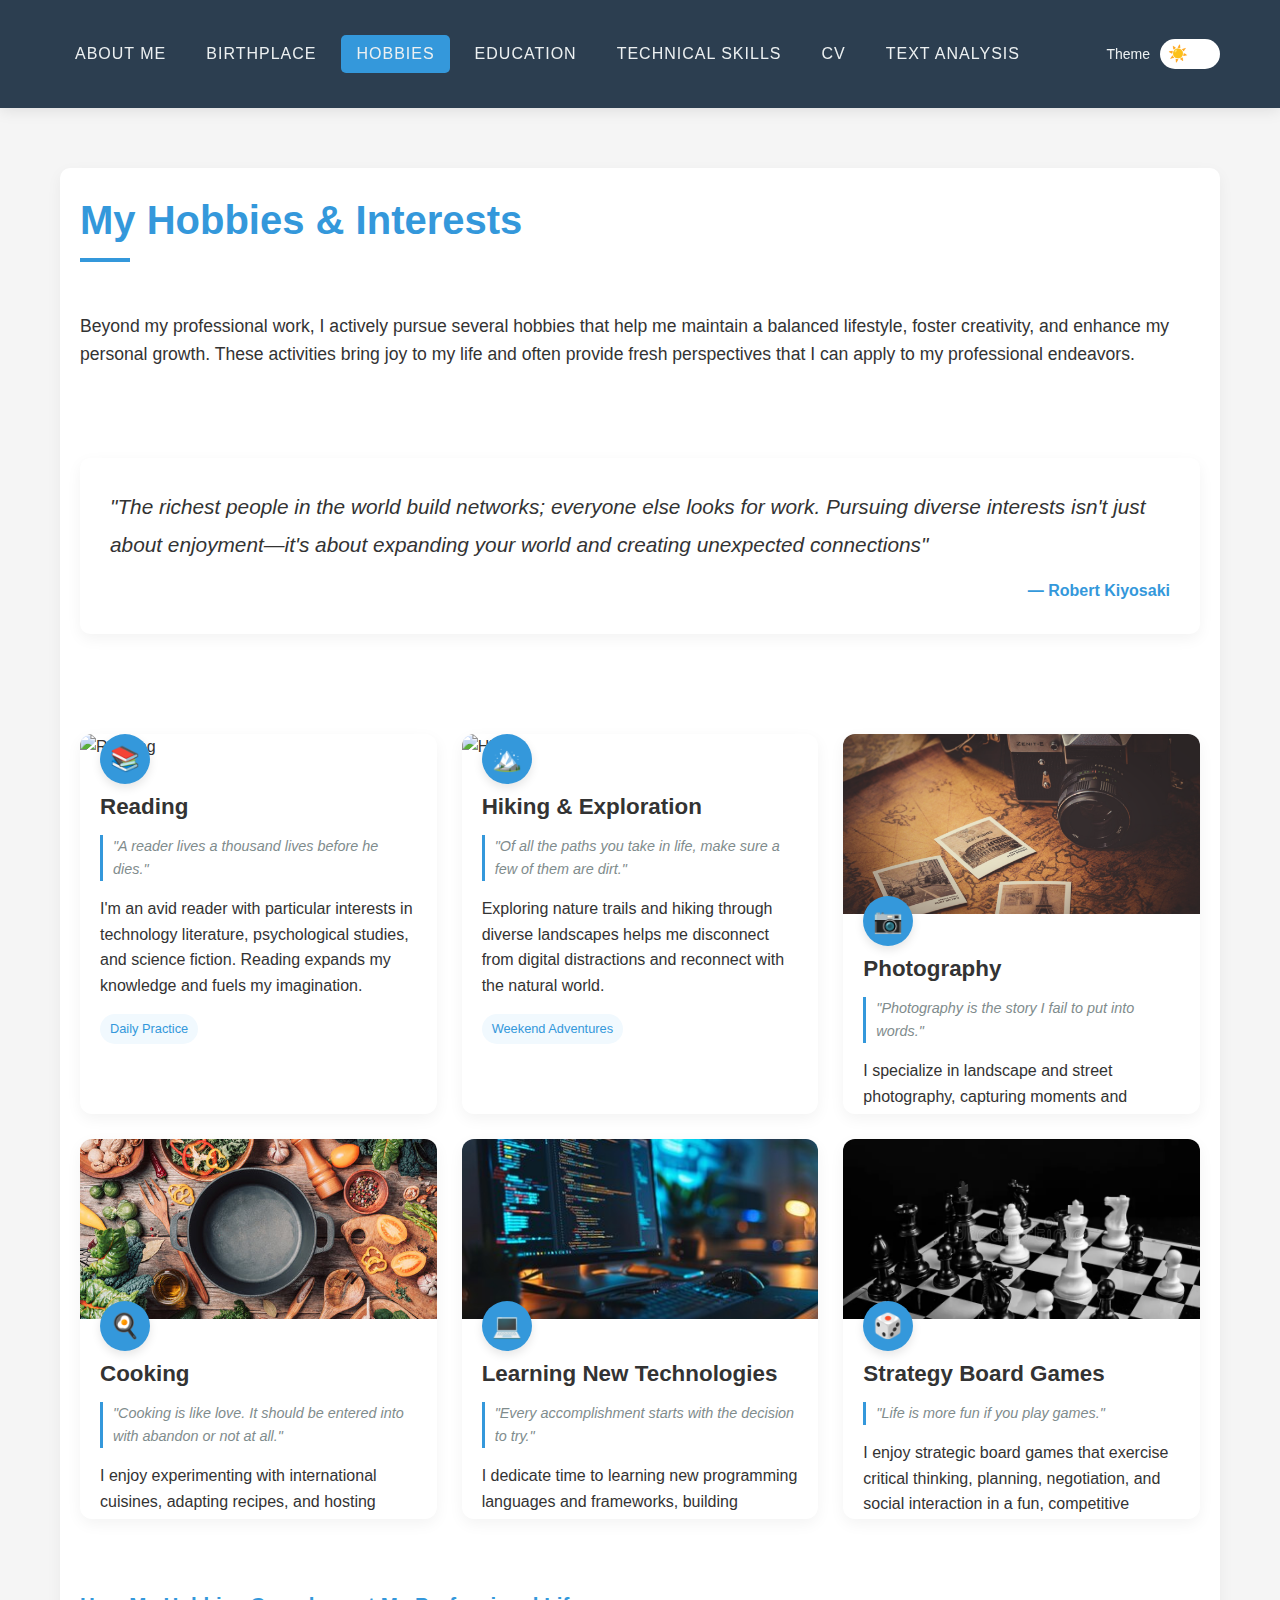
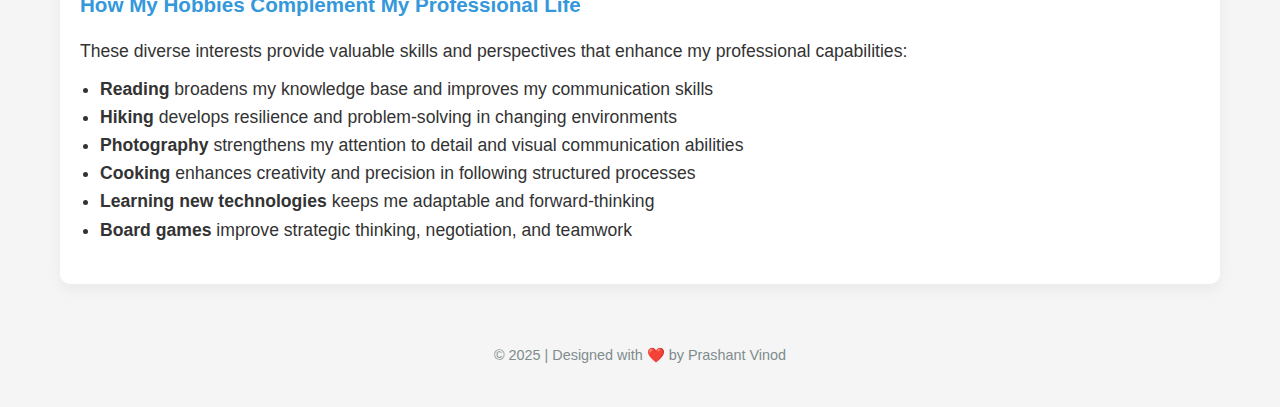
==== html/hobbies.html @ 43bb133e "First Commit" ====
<!DOCTYPE html>
<html lang="en" data-theme="light">
<head>
    <meta charset="UTF-8">
    <meta name="viewport" content="width=device-width, initial-scale=1.0">
    <title>My Hobbies</title>
    <link rel="stylesheet" href="../css/styles.css">
    <style>
        .hobby-grid {
            display: grid;
            grid-template-columns: repeat(auto-fill, minmax(300px, 1fr));
            gap: 25px;
            margin-top: 30px;
        }
        
        .hobby-card {
            background-color: var(--bg-secondary);
            border-radius: 12px;
            overflow: hidden;
            box-shadow: var(--card-shadow);
            transition: all 0.3s ease;
            position: relative;
            height: 380px;
        }
        
        .hobby-card:hover {
            transform: translateY(-10px);
            box-shadow: 0 15px 30px rgba(0, 0, 0, 0.15);
        }
        
        .hobby-image {
            width: 100%;
            height: 180px;
            object-fit: cover;
            transition: all 0.5s ease;
        }
        
        .hobby-card:hover .hobby-image {
            transform: scale(1.05);
        }
        
        .hobby-content {
            padding: 20px;
            position: relative;
        }
        
        .hobby-icon {
            position: absolute;
            top: -25px;
            left: 20px;
            width: 50px;
            height: 50px;
            background-color: var(--accent-primary);
            border-radius: 50%;
            display: flex;
            justify-content: center;
            align-items: center;
            color: white;
            font-size: 24px;
            box-shadow: 0 4px 10px rgba(0, 0, 0, 0.1);
        }
        
        .hobby-title {
            font-size: 1.4rem;
            font-weight: 600;
            margin-top: 10px;
            margin-bottom: 10px;
            color: var(--text-primary);
        }
        
        .hobby-quote {
            font-style: italic;
            color: var(--text-secondary);
            margin-bottom: 15px;
            font-size: 0.9rem;
            padding-left: 10px;
            border-left: 3px solid var(--accent-primary);
        }
        
        .hobby-description {
            color: var(--text-primary);
            line-height: 1.6;
        }
        
        .hobby-frequency {
            display: inline-block;
            padding: 5px 10px;
            background-color: var(--hover-bg);
            border-radius: 20px;
            font-size: 0.8rem;
            margin-top: 15px;
            color: var(--accent-primary);
        }
        
        .quote-section {
            background-color: var(--bg-secondary);
            padding: 30px;
            border-radius: 10px;
            margin: 40px 0;
            position: relative;
            box-shadow: var(--card-shadow);
        }
        
        .quote-mark {
            font-size: 5rem;
            position: absolute;
            top: -20px;
            left: 20px;
            color: var(--accent-primary);
            opacity: 0.3;
        }
        
        .quote-text {
            font-size: 1.3rem;
            font-style: italic;
            margin-bottom: 15px;
            position: relative;
            z-index: 1;
            line-height: 1.8;
            color: var(--text-primary);
        }
        
        .quote-author {
            font-weight: 600;
            text-align: right;
            color: var(--accent-primary);
        }
    </style>
</head>
<body>
    <!-- Navigation -->
    <div class="nav-container">
        <div class="container">
            <div class="nav-wrapper">
                <div class="nav-buttons">
                    <a href="about.html"><button class="nav-button">About Me</button></a>
                    <a href="birthplace.html"><button class="nav-button">Birthplace</button></a>
                    <a href="hobbies.html"><button class="nav-button active">Hobbies</button></a>
                    <a href="education.html"><button class="nav-button">Education</button></a>
                    <a href="technical-skills.html"><button class="nav-button">Technical Skills</button></a>
                    <a href="cv.html"><button class="nav-button">CV</button></a>
                    <a href="text-analysis.html"><button class="nav-button">Text Analysis</button></a>
                </div>
                
                <div class="theme-toggle">
                    <span class="theme-toggle-label">Theme</span>
                    <label class="theme-switch">
                        <input type="checkbox" id="theme-toggle">
                        <span class="slider">
                            <span class="sun">☀️</span>
                            <span class="moon">🌙</span>
                        </span>
                    </label>
                </div>
            </div>
        </div>
    </div>

    <div class="container">
        <!-- Hobbies Section -->
        <div class="content-section">
            <div class="profile-section">
                <h1>My Hobbies & Interests</h1>
                <p class="about-text">
                    Beyond my professional work, I actively pursue several hobbies that help me maintain a balanced lifestyle, foster creativity, and enhance my personal growth. These activities bring joy to my life and often provide fresh perspectives that I can apply to my professional endeavors.
                </p>
                
                <div class="quote-section">
     
                    <p class="quote-text">
                        "The richest people in the world build networks; everyone else looks for work. Pursuing diverse interests isn't just about enjoyment—it's about expanding your world and creating unexpected connections"
                        
                    </p>
                   
                    <p class="quote-author">— Robert Kiyosaki</p>
                </div>
                
                <div class="hobby-grid">
                    <!-- Reading -->
                    <div class="hobby-card">
                        <img src="../assets/reading.png" alt="Reading" class="hobby-image" onerror="this.onerror=null; this.src='https://via.placeholder.com/400x200?text=Reading'">
                        <div class="hobby-content">
                            <div class="hobby-icon">📚</div>
                            <h3 class="hobby-title">Reading</h3>
                            <p class="hobby-quote">"A reader lives a thousand lives before he dies."</p>
                            <p class="hobby-description">
                                I'm an avid reader with particular interests in technology literature, psychological studies, and science fiction. Reading expands my knowledge and fuels my imagination.
                            </p>
                            <div class="hobby-frequency">Daily Practice</div>
                        </div>
                    </div>
                    
                    <!-- Hiking -->
                    <div class="hobby-card">
                        <img src="../assets/hiking.png" alt="Hiking" class="hobby-image" onerror="this.onerror=null; this.src='https://via.placeholder.com/400x200?text=Hiking'">
                        <div class="hobby-content">
                            <div class="hobby-icon">🏔️</div>
                            <h3 class="hobby-title">Hiking & Exploration</h3>
                            <p class="hobby-quote">"Of all the paths you take in life, make sure a few of them are dirt."</p>
                            <p class="hobby-description">
                                Exploring nature trails and hiking through diverse landscapes helps me disconnect from digital distractions and reconnect with the natural world.
                            </p>
                            <div class="hobby-frequency">Weekend Adventures</div>
                        </div>
                    </div>
                    
                    <!-- Photography -->
                    <div class="hobby-card">
                        <img src="../assets/photography.png" alt="Photography" class="hobby-image" onerror="this.onerror=null; this.src='https://via.placeholder.com/400x200?text=Photography'">
                        <div class="hobby-content">
                            <div class="hobby-icon">📷</div>
                            <h3 class="hobby-title">Photography</h3>
                            <p class="hobby-quote">"Photography is the story I fail to put into words."</p>
                            <p class="hobby-description">
                                I specialize in landscape and street photography, capturing moments and perspectives that tell stories about places and people.
                            </p>
                            <div class="hobby-frequency">Weekly Practice</div>
                        </div>
                    </div>
                    
                    <!-- Cooking -->
                    <div class="hobby-card">
                        <img src="../assets/cooking.png" alt="Cooking" class="hobby-image" onerror="this.onerror=null; this.src='https://via.placeholder.com/400x200?text=Cooking'">
                        <div class="hobby-content">
                            <div class="hobby-icon">🍳</div>
                            <h3 class="hobby-title">Cooking</h3>
                            <p class="hobby-quote">"Cooking is like love. It should be entered into with abandon or not at all."</p>
                            <p class="hobby-description">
                                I enjoy experimenting with international cuisines, adapting recipes, and hosting dinners where food becomes a medium for cultural exchange.
                            </p>
                            <div class="hobby-frequency">Several Times Weekly</div>
                        </div>
                    </div>
                    
                    <!-- Learning Programming -->
                    <div class="hobby-card">
                        <img src="../assets/coding.png" alt="Learning Programming" class="hobby-image" onerror="this.onerror=null; this.src='https://via.placeholder.com/400x200?text=Programming'">
                        <div class="hobby-content">
                            <div class="hobby-icon">💻</div>
                            <h3 class="hobby-title">Learning New Technologies</h3>
                            <p class="hobby-quote">"Every accomplishment starts with the decision to try."</p>
                            <p class="hobby-description">
                                I dedicate time to learning new programming languages and frameworks, building personal projects that expand my technical repertoire.
                            </p>
                            <div class="hobby-frequency">Several Hours Weekly</div>
                        </div>
                    </div>
                    
                    <!-- Board Games -->
                    <div class="hobby-card">
                        <img src="../assets/boardgames.png" alt="Board Games" class="hobby-image" onerror="this.onerror=null; this.src='https://via.placeholder.com/400x200?text=Board+Games'">
                        <div class="hobby-content">
                            <div class="hobby-icon">🎲</div>
                            <h3 class="hobby-title">Strategy Board Games</h3>
                            <p class="hobby-quote">"Life is more fun if you play games."</p>
                            <p class="hobby-description">
                                I enjoy strategic board games that exercise critical thinking, planning, negotiation, and social interaction in a fun, competitive setting.
                            </p>
                            <div class="hobby-frequency">Monthly Game Nights</div>
                        </div>
                    </div>
                </div>
                
                <div class="about-text" style="margin-top: 40px;">
                    <h3 style="color: var(--accent-primary); margin-bottom: 15px;">How My Hobbies Complement My Professional Life</h3>
                    <p>
                        These diverse interests provide valuable skills and perspectives that enhance my professional capabilities:
                    </p>
                    <ul style="margin-left: 20px; margin-top: 10px;">
                        <li><strong>Reading</strong> broadens my knowledge base and improves my communication skills</li>
                        <li><strong>Hiking</strong> develops resilience and problem-solving in changing environments</li>
                        <li><strong>Photography</strong> strengthens my attention to detail and visual communication abilities</li>
                        <li><strong>Cooking</strong> enhances creativity and precision in following structured processes</li>
                        <li><strong>Learning new technologies</strong> keeps me adaptable and forward-thinking</li>
                        <li><strong>Board games</strong> improve strategic thinking, negotiation, and teamwork</li>
                    </ul>
                </div>
            </div>
        </div>

        <footer>
            <p>© 2025 | Designed with ❤️ by Prashant Vinod</p>
        </footer>
    </div>

    <script src="../js/script.js"></script>
    <script src="../js/analytics.js"></script>
    <script src="../js/text-analysis.js"></script>
</body>
</html>
---- css/styles.css ----
/* About Me CSS */
:root {
    --bg-primary: #f5f5f5;
    --bg-secondary: #ffffff;
    --text-primary: #333333;
    --text-secondary: #7f8c8d;
    --accent-primary: #3498db;
    --accent-secondary: #2c3e50;
    --hover-bg: #f1f9fe;
    --card-shadow: 0 5px 15px rgba(0, 0, 0, 0.05);
    --border-color: #d6eaf8;
    --nav-bg: #2c3e50;
    --nav-text: #ecf0f1;
}

[data-theme="dark"] {
    --bg-primary: #222831;
    --bg-secondary: #393e46;
    --text-primary: #eeeeee;
    --text-secondary: #aaaaaa;
    --accent-primary: #00adb5;
    --accent-secondary: #00fff5;
    --hover-bg: #32363d;
    --card-shadow: 0 5px 15px rgba(0, 0, 0, 0.2);
    --border-color: #444;
    --nav-bg: #121212;
    --nav-text: #eeeeee;
}

* {
    margin: 0;
    padding: 0;
    box-sizing: border-box;
    font-family: 'Segoe UI', Tahoma, Geneva, Verdana, sans-serif;
}

body {
    background-color: var(--bg-primary);
    color: var(--text-primary);
    line-height: 1.6;
    transition: all 0.3s ease;
}

.container {
    max-width: 1200px;
    margin: 0 auto;
    padding: 20px;
}

/* Navigation */
.nav-container {
    background-color: var(--nav-bg);
    padding: 15px 0;
    box-shadow: 0 2px 15px rgba(0, 0, 0, 0.1);
    position: sticky;
    top: 0;
    z-index: 100;
    transition: all 0.3s ease;
}

.nav-wrapper {
    display: flex;
    justify-content: space-between;
    align-items: center;
}

.nav-buttons {
    display: flex;
    justify-content: center;
    gap: 10px;
    flex-wrap: wrap;
}

.nav-button {
    background-color: transparent;
    border: none;
    color: var(--nav-text);
    font-size: 16px;
    padding: 10px 15px;
    cursor: pointer;
    transition: all 0.3s ease;
    border-radius: 5px;
    text-transform: uppercase;
    font-weight: 500;
    letter-spacing: 1px;
}

.nav-button:hover {
    background-color: var(--accent-primary);
    transform: translateY(-3px);
}

.nav-button.active {
    background-color: var(--accent-primary);
}

/* Theme Toggle */
.theme-toggle {
    display: flex;
    align-items: center;
    gap: 10px;
}

.theme-toggle-label {
    color: var(--nav-text);
    font-size: 14px;
    font-weight: 500;
}

.theme-switch {
    position: relative;
    display: inline-block;
    width: 60px;
    height: 30px;
}

.theme-switch input {
    opacity: 0;
    width: 0;
    height: 0;
}

.slider {
    position: absolute;
    cursor: pointer;
    top: 0;
    left: 0;
    right: 0;
    bottom: 0;
    background-color: var(--bg-secondary);
    transition: .4s;
    border-radius: 30px;
}

.slider:before {
    position: absolute;
    content: "";
    height: 22px;
    width: 22px;
    left: 4px;
    bottom: 4px;
    background-color: white;
    transition: .4s;
    border-radius: 50%;
}

input:checked + .slider {
    background-color: var(--accent-primary);
}

input:checked + .slider:before {
    transform: translateX(30px);
    background-color: var(--nav-bg);
}

.slider .sun,
.slider .moon {
    position: absolute;
    top: 50%;
    transform: translateY(-50%);
    font-size: 16px;
    transition: .4s;
}

.slider .sun {
    left: 8px;
}

.slider .moon {
    right: 8px;
    opacity: 0;
}

input:checked + .slider .sun {
    opacity: 0;
}

input:checked + .slider .moon {
    opacity: 1;
}

/* Profile Section */
.profile-section {
    display: flex;
    flex-wrap: wrap;
    gap: 30px;
    margin: 40px 0;
    padding: 20px;
    background-color: var(--bg-secondary);
    border-radius: 10px;
    box-shadow: var(--card-shadow);
    transition: all 0.3s ease;
}

.profile-text {
    flex: 1;
    min-width: 300px;
}

.profile-image {
    flex: 0 0 300px;
    display: flex;
    justify-content: center;
    align-items: center;
}

.profile-image img {
    width: 100%;
    max-width: 300px;
    height: auto;
    border-radius: 10px;
    border: 5px solid var(--accent-primary);
    padding: 5px;
    transition: transform 0.3s ease;
    box-shadow: var(--card-shadow);
}

.profile-image img:hover {
    transform: scale(1.02);
}

h1 {
    font-size: 2.5rem;
    margin-bottom: 20px;
    color: var(--accent-primary);
    position: relative;
    padding-bottom: 10px;
    transition: all 0.3s ease;
}

h1::after {
    content: '';
    position: absolute;
    left: 0;
    bottom: 0;
    width: 50px;
    height: 4px;
    background-color: var(--accent-primary);
    transition: all 0.3s ease;
}

.about-text {
    margin-bottom: 20px;
    font-size: 1.1rem;
}

/* Interests Section */
.interests-section {
    margin: 40px 0;
    padding: 20px;
    background-color: var(--bg-secondary);
    border-radius: 10px;
    box-shadow: var(--card-shadow);
    transition: all 0.3s ease;
}

.interests-list {
    display: flex;
    flex-wrap: wrap;
    gap: 15px;
    margin-top: 20px;
}

.interest-item {
    background-color: var(--hover-bg);
    padding: 10px 20px;
    border-radius: 20px;
    font-weight: 500;
    color: var(--accent-primary);
    border: 1px solid var(--border-color);
    transition: all 0.3s ease;
}

.interest-item:hover {
    background-color: var(--accent-primary);
    color: var(--nav-text);
    transform: translateY(-3px);
}

/* Contact Section */
.contact-section {
    margin: 40px 0;
    padding: 20px;
    background-color: var(--bg-secondary);
    border-radius: 10px;
    box-shadow: var(--card-shadow);
    transition: all 0.3s ease;
}

.contact-links {
    display: flex;
    gap: 20px;
    margin-top: 20px;
    flex-wrap: wrap;
}

.contact-link {
    display: flex;
    align-items: center;
    gap: 10px;
    text-decoration: none;
    color: var(--text-primary);
    transition: all 0.3s ease;
    padding: 10px;
    border-radius: 5px;
}

.contact-link:hover {
    background-color: var(--hover-bg);
    transform: translateY(-3px);
    color: var(--accent-primary);
}

.contact-icon {
    font-size: 24px;
    width: 40px;
    height: 40px;
    display: flex;
    align-items: center;
    justify-content: center;
    background-color: var(--hover-bg);
    border-radius: 50%;
    color: var(--accent-primary);
    transition: all 0.3s ease;
}

.contact-label {
    font-weight: 500;
}

/* Footer */
footer {
    text-align: center;
    padding: 20px 0;
    margin-top: 40px;
    color: var(--text-secondary);
    font-size: 0.9rem;
    transition: all 0.3s ease;
}

/* Content Sections */
.content-section {
    display: block;
    animation: fadeIn 0.5s ease;
}

@keyframes fadeIn {
    from {
        opacity: 0;
        transform: translateY(20px);
    }
    to {
        opacity: 1;
        transform: translateY(0);
    }
}

/* Birthplace Gallery */
.birthplace-gallery {
    display: grid;
    grid-template-columns: repeat(2, 1fr);
    gap: 20px;
    margin-top: 30px;
}

.gallery-item {
    display: flex;
    flex-direction: column;
    background-color: var(--bg-secondary);
    border-radius: 10px;
    overflow: hidden;
    box-shadow: var(--card-shadow);
    transition: all 0.3s ease;
}

.gallery-item:hover {
    transform: translateY(-5px);
    box-shadow: 0 10px 25px rgba(0, 0, 0, 0.1);
}

.gallery-image {
    width: 100%;
    height: 250px;
    object-fit: cover;
    transition: all 0.3s ease;
}

.gallery-content {
    padding: 20px;
}

.gallery-title {
    font-size: 1.3rem;
    font-weight: 600;
    margin-bottom: 10px;
    color: var(--accent-primary);
}

/* CV Download Button */
.download-btn {
    display: inline-block;
    background-color: var(--accent-primary);
    color: white;
    padding: 10px 20px;
    text-decoration: none;
    border-radius: 5px;
    font-weight: 500;
    transition: all 0.3s ease;
}

.download-btn:hover {
    background-color: var(--accent-secondary);
    transform: translateY(-3px);
}

/* Text Analysis Section */
.text-analysis-section {
    margin: 40px 0;
    padding: 20px;
    background-color: var(--bg-secondary);
    border-radius: 10px;
    box-shadow: var(--card-shadow);
}

.text-input {
    width: 100%;
    padding: 15px;
    margin-bottom: 20px;
    border: 1px solid var(--border-color);
    border-radius: 5px;
    background-color: var(--bg-primary);
    color: var(--text-primary);
    font-size: 1rem;
    transition: all 0.3s ease;
    resize: vertical;
    min-height: 150px;
}

.text-input:focus {
    outline: none;
    border-color: var(--accent-primary);
    box-shadow: 0 0 5px rgba(52, 152, 219, 0.5);
}

.analysis-buttons {
    display: flex;
    gap: 15px;
    flex-wrap: wrap;
    margin-bottom: 20px;
}

.analysis-button {
    background-color: var(--accent-primary);
    color: white;
    border: none;
    padding: 10px 20px;
    border-radius: 5px;
    cursor: pointer;
    font-weight: 500;
    transition: all 0.3s ease;
}

.analysis-button:hover {
    background-color: var(--accent-secondary);
    transform: translateY(-3px);
}

.results-container {
    background-color: var(--hover-bg);
    padding: 20px;
    border-radius: 5px;
    margin-top: 20px;
}

.result-item {
    margin-bottom: 15px;
    padding-bottom: 15px;
    border-bottom: 1px solid var(--border-color);
}

.result-title {
    font-weight: 600;
    margin-bottom: 5px;
    color: var(--accent-primary);
}

/* Responsive */
@media (max-width: 768px) {
    .nav-wrapper {
        flex-direction: column;
        gap: 15px;
    }
    
    .nav-buttons {
        flex-direction: row;
        overflow-x: auto;
        padding: 10px;
        justify-content: flex-start;
        width: 100%;
    }
    
    .profile-section {
        flex-direction: column-reverse;
    }
    
    .profile-image {
        margin: 0 auto;
    }
    
    .birthplace-gallery {
        grid-template-columns: 1fr;
    }
    
    .contact-links {
        flex-direction: column;
    }
}
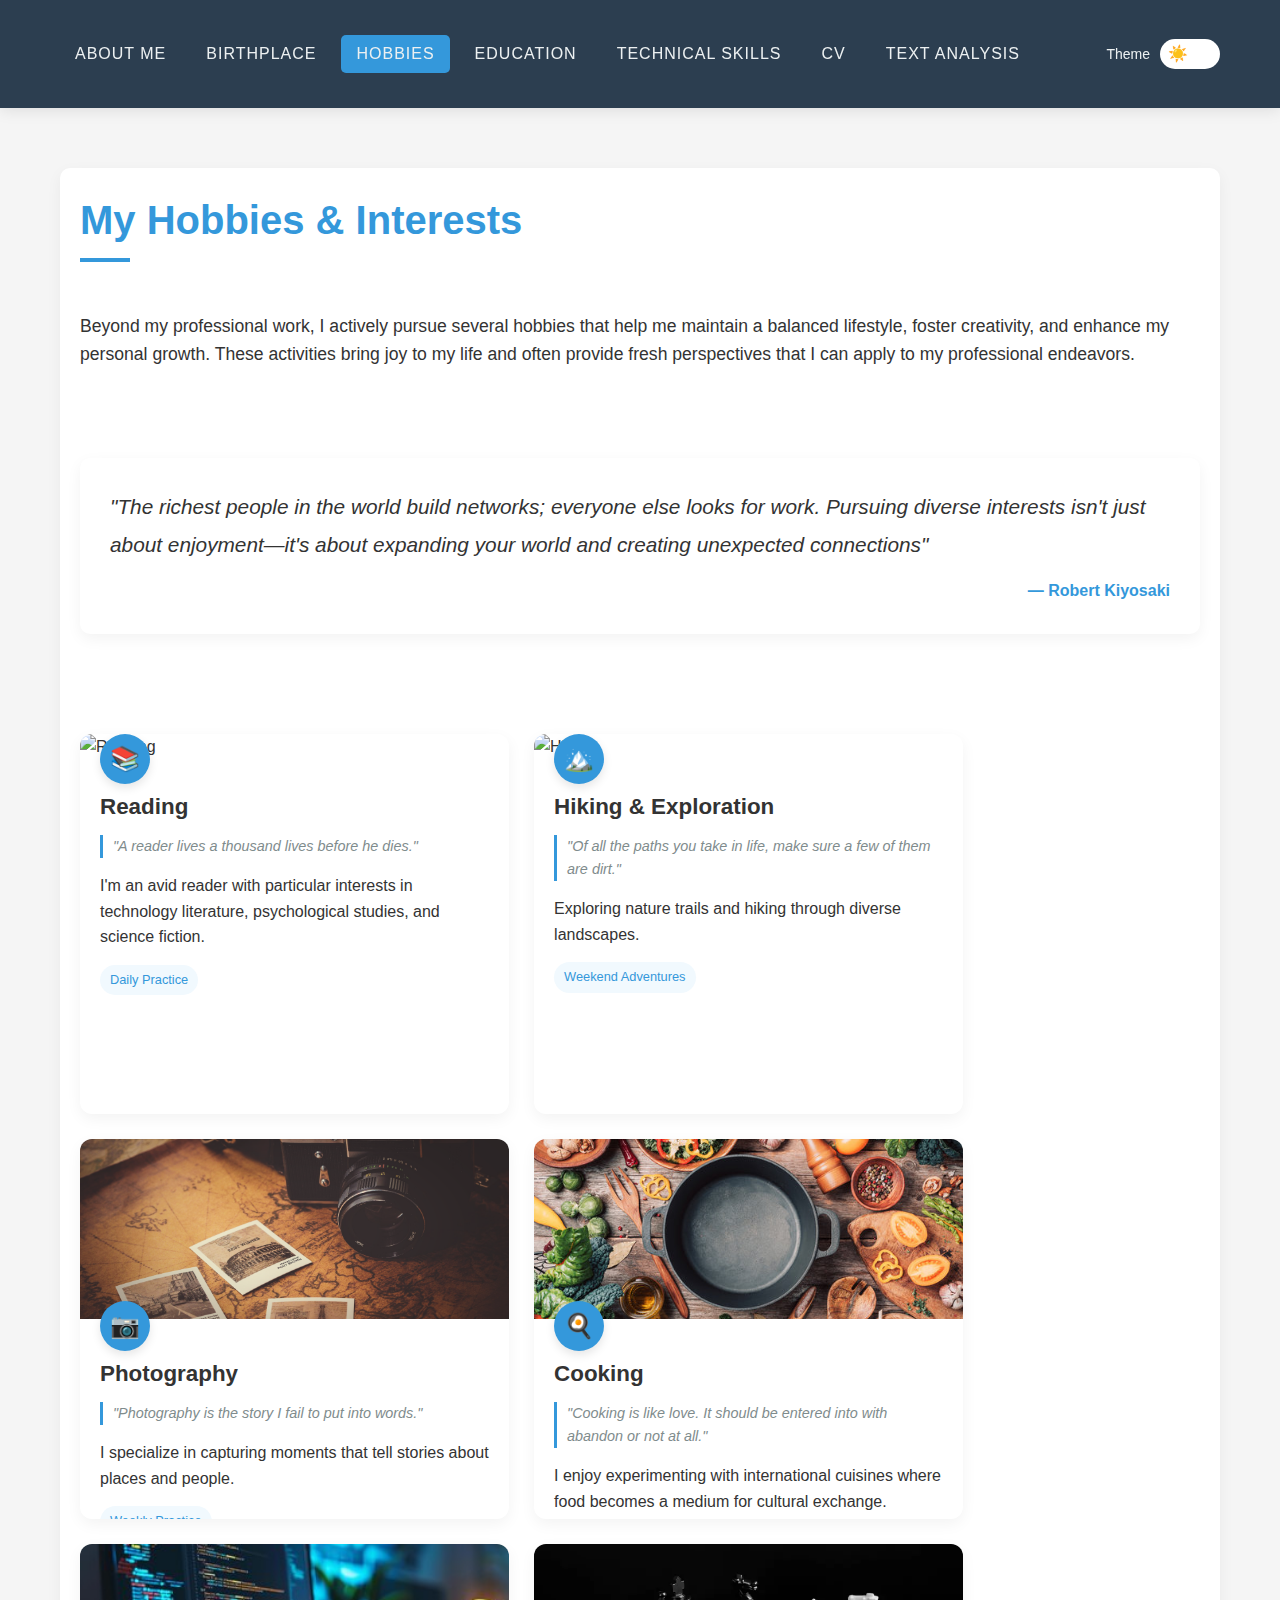
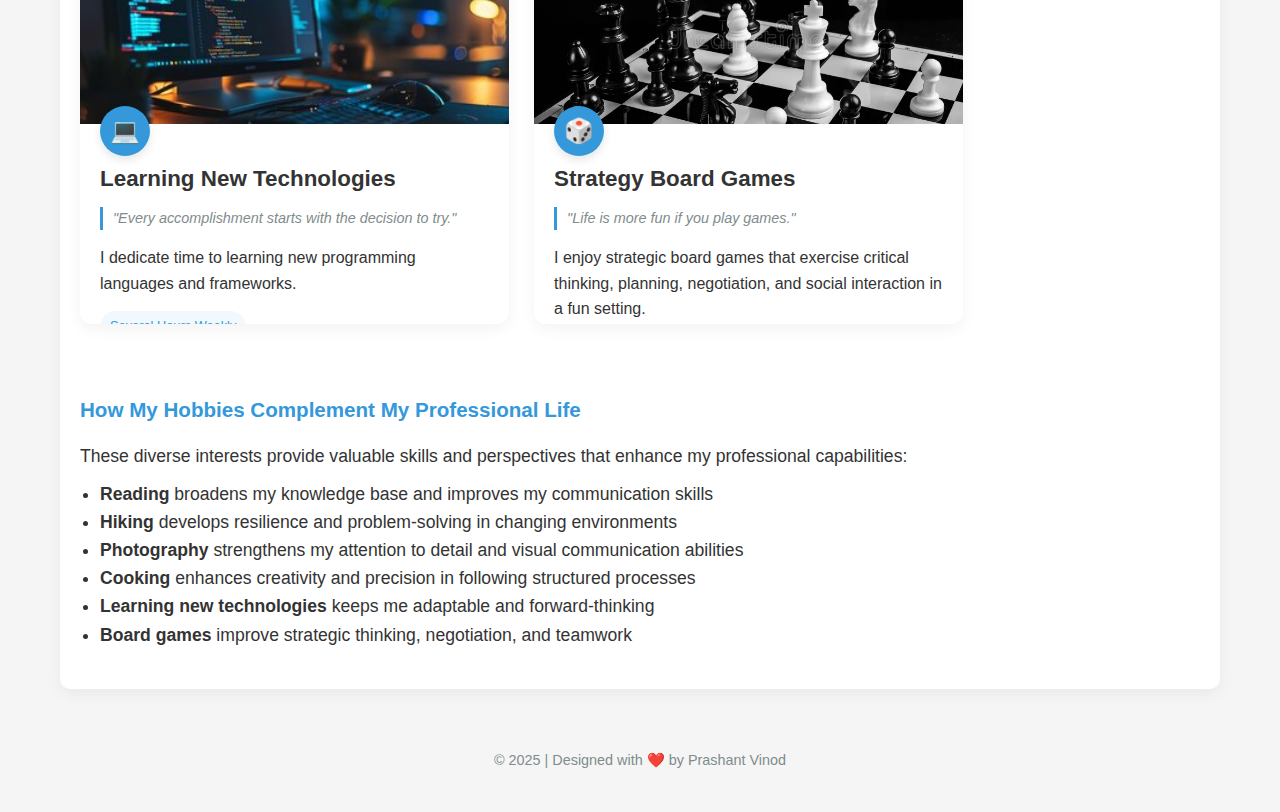
==== commit 1061207d: "Update hobbies.html" ====
--- a/html/hobbies.html
+++ b/html/hobbies.html
@@ -184,7 +184,7 @@
                             <h3 class="hobby-title">Reading</h3>
                             <p class="hobby-quote">"A reader lives a thousand lives before he dies."</p>
                             <p class="hobby-description">
-                                I'm an avid reader with particular interests in technology literature, psychological studies, and science fiction. Reading expands my knowledge and fuels my imagination.
+                                I'm an avid reader with particular interests in technology literature, psychological studies, and science fiction.
                             </p>
                             <div class="hobby-frequency">Daily Practice</div>
                         </div>
@@ -198,7 +198,7 @@
                             <h3 class="hobby-title">Hiking & Exploration</h3>
                             <p class="hobby-quote">"Of all the paths you take in life, make sure a few of them are dirt."</p>
                             <p class="hobby-description">
-                                Exploring nature trails and hiking through diverse landscapes helps me disconnect from digital distractions and reconnect with the natural world.
+                                Exploring nature trails and hiking through diverse landscapes.
                             </p>
                             <div class="hobby-frequency">Weekend Adventures</div>
                         </div>
@@ -212,7 +212,7 @@
                             <h3 class="hobby-title">Photography</h3>
                             <p class="hobby-quote">"Photography is the story I fail to put into words."</p>
                             <p class="hobby-description">
-                                I specialize in landscape and street photography, capturing moments and perspectives that tell stories about places and people.
+                                I specialize in capturing moments that tell stories about places and people.
                             </p>
                             <div class="hobby-frequency">Weekly Practice</div>
                         </div>
@@ -226,7 +226,7 @@
                             <h3 class="hobby-title">Cooking</h3>
                             <p class="hobby-quote">"Cooking is like love. It should be entered into with abandon or not at all."</p>
                             <p class="hobby-description">
-                                I enjoy experimenting with international cuisines, adapting recipes, and hosting dinners where food becomes a medium for cultural exchange.
+                                I enjoy experimenting with international cuisines where food becomes a medium for cultural exchange.
                             </p>
                             <div class="hobby-frequency">Several Times Weekly</div>
                         </div>
@@ -240,7 +240,7 @@
                             <h3 class="hobby-title">Learning New Technologies</h3>
                             <p class="hobby-quote">"Every accomplishment starts with the decision to try."</p>
                             <p class="hobby-description">
-                                I dedicate time to learning new programming languages and frameworks, building personal projects that expand my technical repertoire.
+                                I dedicate time to learning new programming languages and frameworks.
                             </p>
                             <div class="hobby-frequency">Several Hours Weekly</div>
                         </div>
@@ -254,7 +254,7 @@
                             <h3 class="hobby-title">Strategy Board Games</h3>
                             <p class="hobby-quote">"Life is more fun if you play games."</p>
                             <p class="hobby-description">
-                                I enjoy strategic board games that exercise critical thinking, planning, negotiation, and social interaction in a fun, competitive setting.
+                                I enjoy strategic board games that exercise critical thinking, planning, negotiation, and social interaction in a fun setting.
                             </p>
                             <div class="hobby-frequency">Monthly Game Nights</div>
                         </div>
@@ -287,4 +287,4 @@
     <script src="../js/analytics.js"></script>
     <script src="../js/text-analysis.js"></script>
 </body>
-</html>+</html>
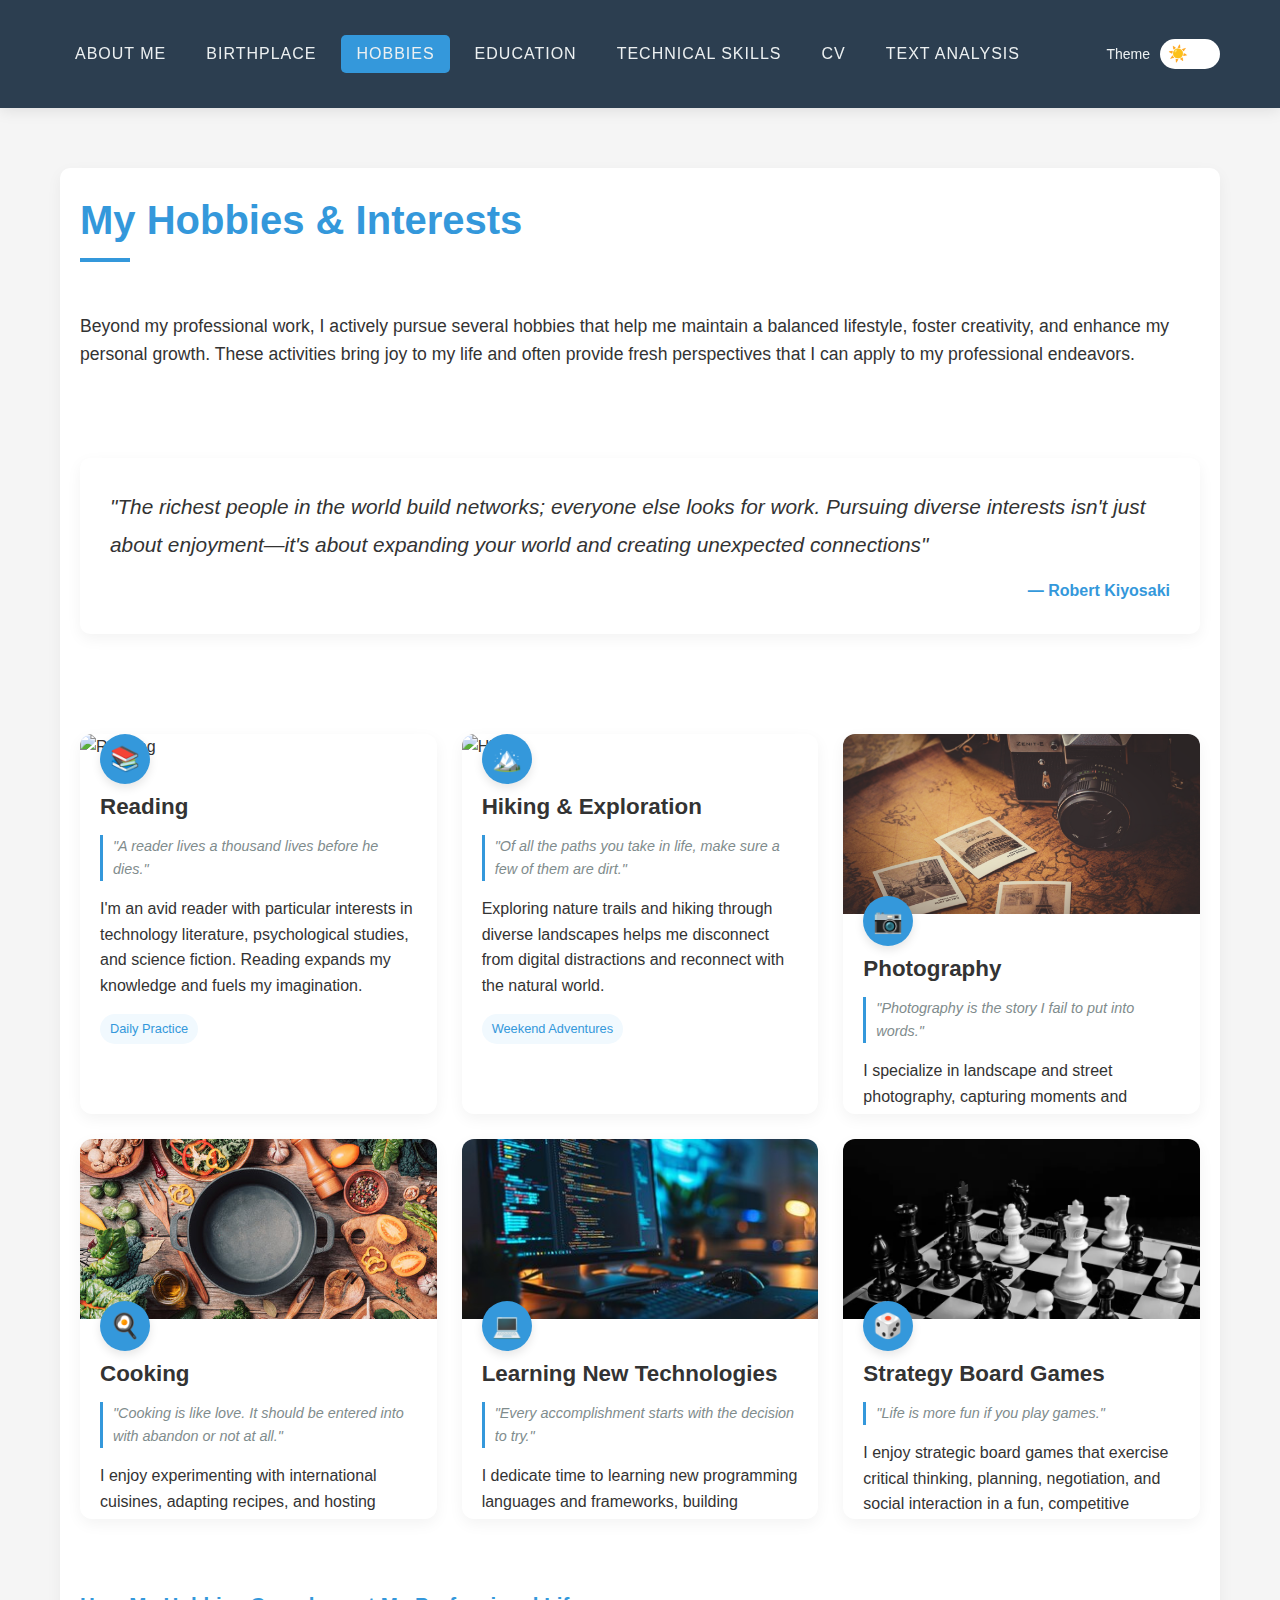
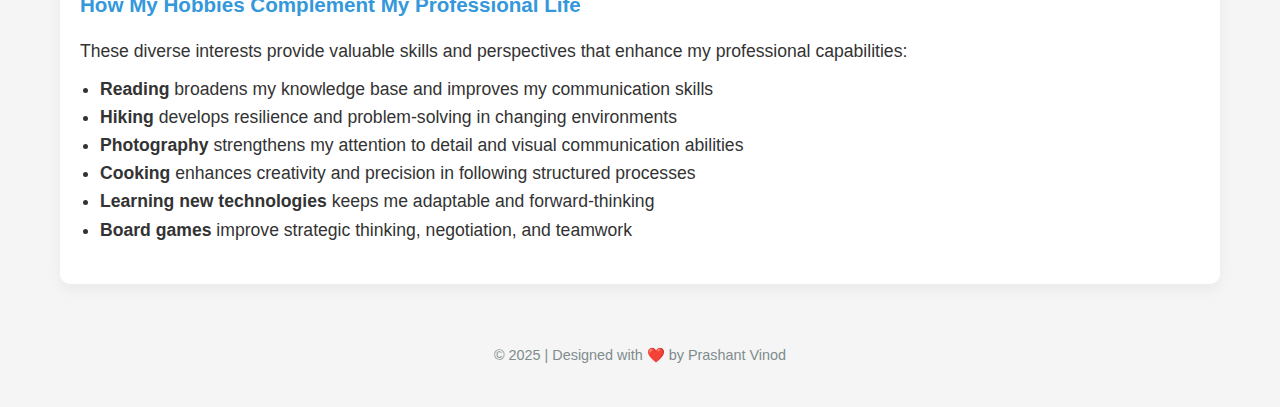
==== commit 00fc9b1c: "Update hobbies.html" ====
--- a/html/hobbies.html
+++ b/html/hobbies.html
@@ -184,7 +184,7 @@
                             <h3 class="hobby-title">Reading</h3>
                             <p class="hobby-quote">"A reader lives a thousand lives before he dies."</p>
                             <p class="hobby-description">
-                                I'm an avid reader with particular interests in technology literature, psychological studies, and science fiction.
+                                 I'm an avid reader with particular interests in technology literature, psychological studies, and science fiction. Reading expands my knowledge and fuels my imagination.
                             </p>
                             <div class="hobby-frequency">Daily Practice</div>
                         </div>
@@ -198,7 +198,7 @@
                             <h3 class="hobby-title">Hiking & Exploration</h3>
                             <p class="hobby-quote">"Of all the paths you take in life, make sure a few of them are dirt."</p>
                             <p class="hobby-description">
-                                Exploring nature trails and hiking through diverse landscapes.
+                                Exploring nature trails and hiking through diverse landscapes helps me disconnect from digital distractions and reconnect with the natural world.
                             </p>
                             <div class="hobby-frequency">Weekend Adventures</div>
                         </div>
@@ -212,7 +212,7 @@
                             <h3 class="hobby-title">Photography</h3>
                             <p class="hobby-quote">"Photography is the story I fail to put into words."</p>
                             <p class="hobby-description">
-                                I specialize in capturing moments that tell stories about places and people.
+                                 I specialize in landscape and street photography, capturing moments and perspectives that tell stories about places and people.
                             </p>
                             <div class="hobby-frequency">Weekly Practice</div>
                         </div>
@@ -226,7 +226,7 @@
                             <h3 class="hobby-title">Cooking</h3>
                             <p class="hobby-quote">"Cooking is like love. It should be entered into with abandon or not at all."</p>
                             <p class="hobby-description">
-                                I enjoy experimenting with international cuisines where food becomes a medium for cultural exchange.
+                                 I enjoy experimenting with international cuisines, adapting recipes, and hosting dinners where food becomes a medium for cultural exchange.
                             </p>
                             <div class="hobby-frequency">Several Times Weekly</div>
                         </div>
@@ -240,7 +240,7 @@
                             <h3 class="hobby-title">Learning New Technologies</h3>
                             <p class="hobby-quote">"Every accomplishment starts with the decision to try."</p>
                             <p class="hobby-description">
-                                I dedicate time to learning new programming languages and frameworks.
+                                  I dedicate time to learning new programming languages and frameworks, building personal projects that expand my technical repertoire.
                             </p>
                             <div class="hobby-frequency">Several Hours Weekly</div>
                         </div>
@@ -254,7 +254,7 @@
                             <h3 class="hobby-title">Strategy Board Games</h3>
                             <p class="hobby-quote">"Life is more fun if you play games."</p>
                             <p class="hobby-description">
-                                I enjoy strategic board games that exercise critical thinking, planning, negotiation, and social interaction in a fun setting.
+                                I enjoy strategic board games that exercise critical thinking, planning, negotiation, and social interaction in a fun, competitive setting.
                             </p>
                             <div class="hobby-frequency">Monthly Game Nights</div>
                         </div>
